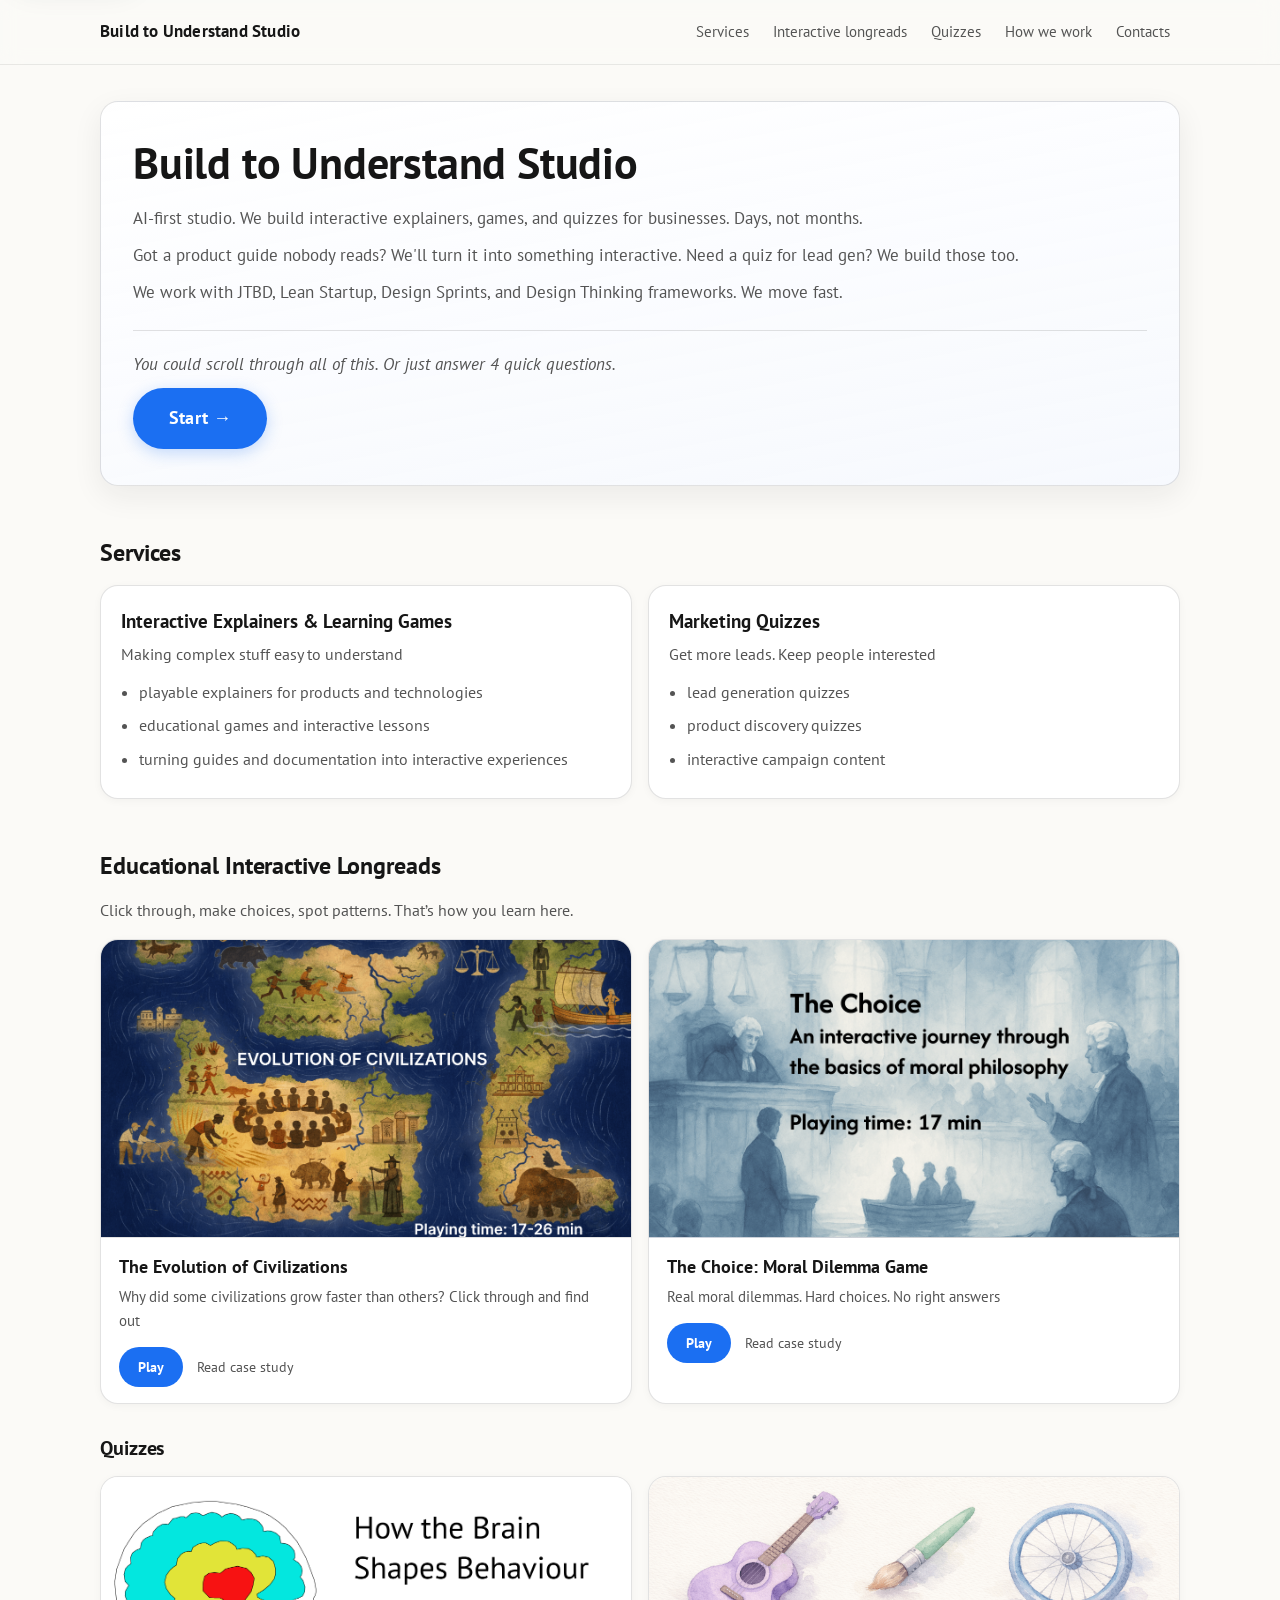
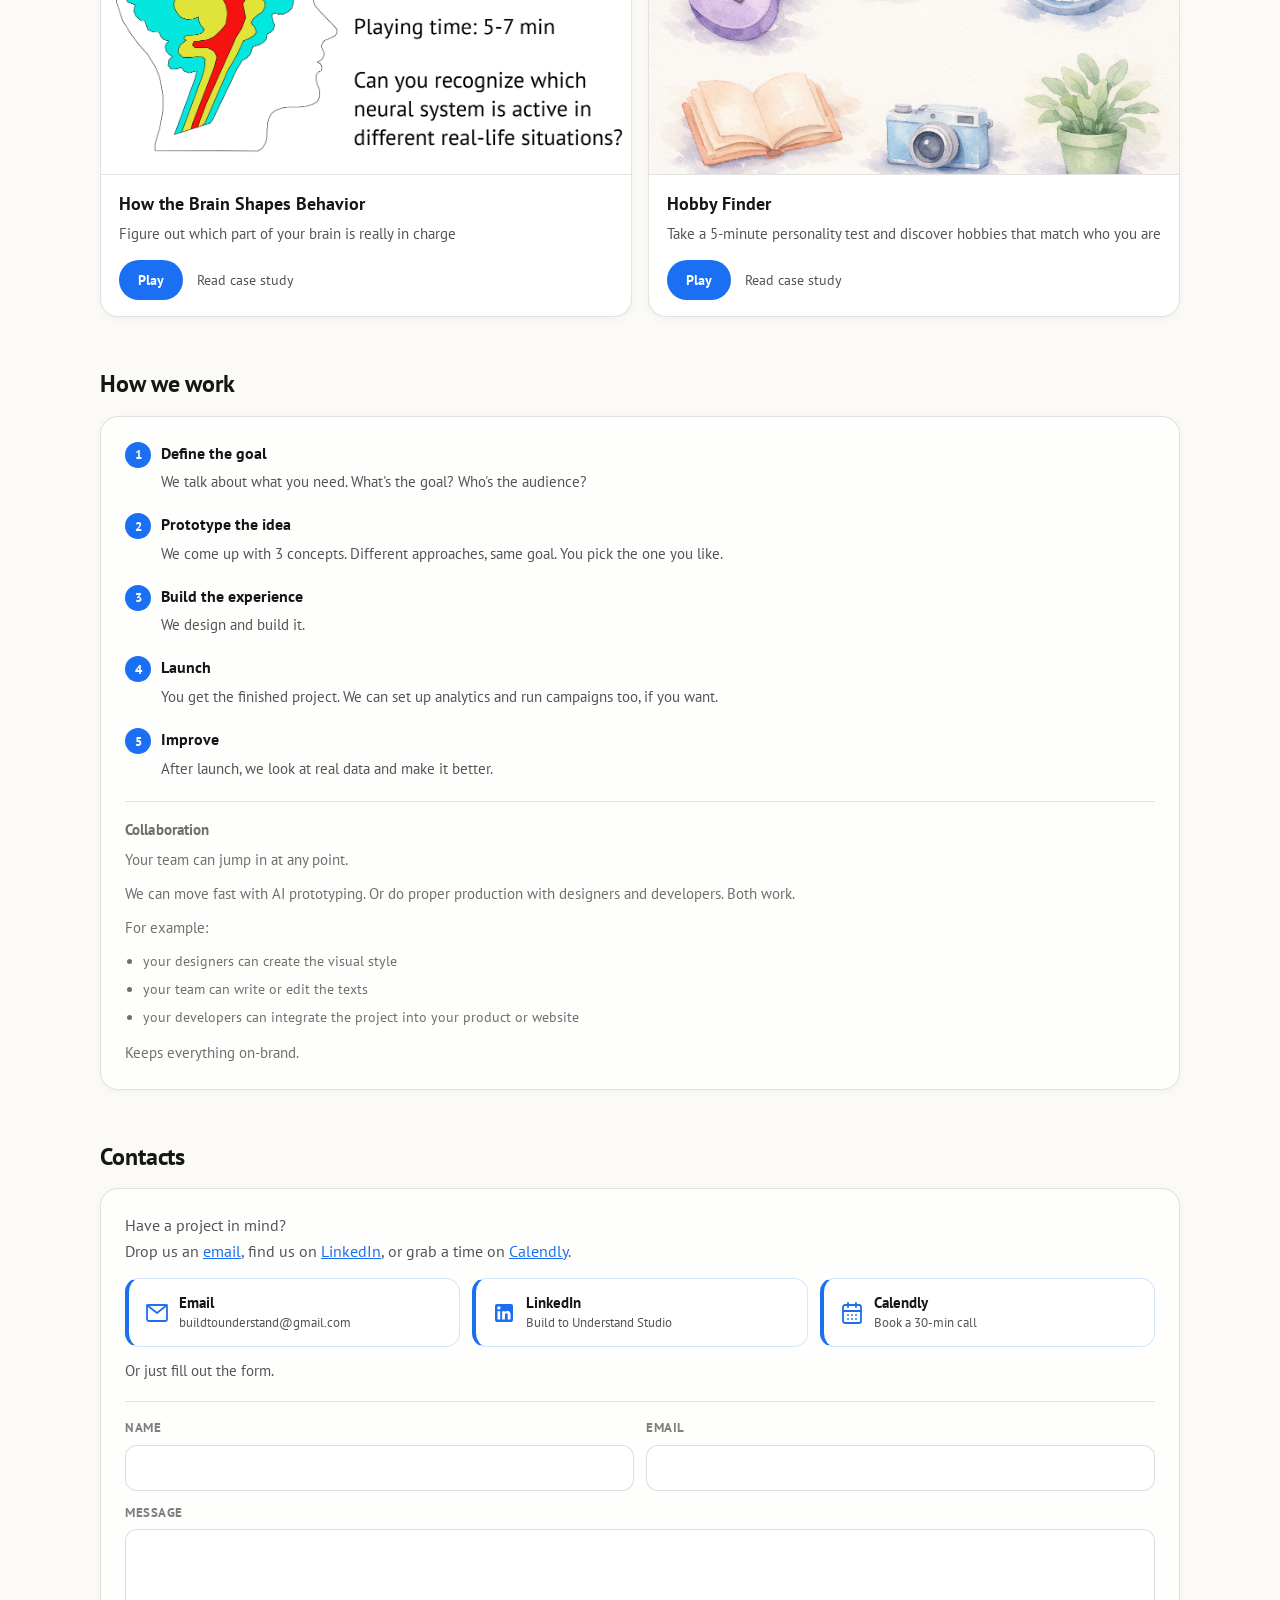
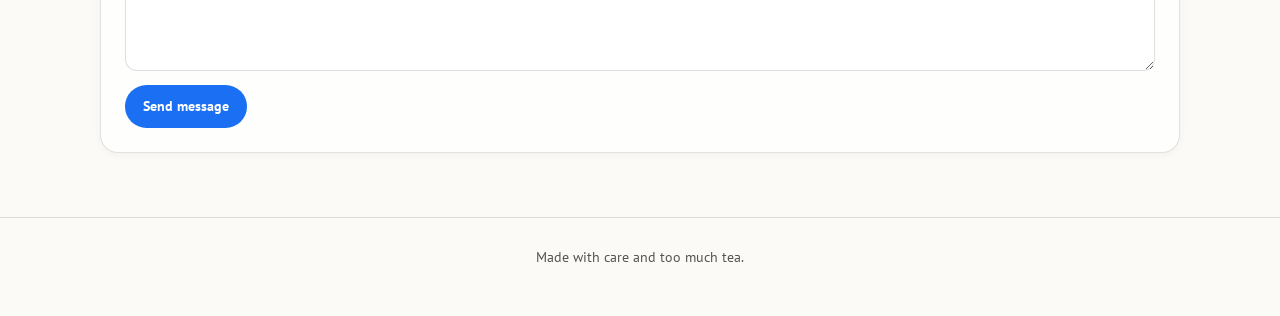
==== index.html @ 1eae70bb "ver2" ====
<!doctype html>
<html lang="en">
  <head>
    <meta charset="utf-8" />
    <meta name="viewport" content="width=device-width, initial-scale=1" />
    <title>Build to Understand Studio | Interactive Explainers, Games & Quizzes</title>
    <meta name="description" content="We build interactive explainers, games, and quizzes for businesses. Fast AI prototyping or full production." />
    <meta name="keywords" content="interactive explainers, learning games, educational games, marketing quizzes, lead generation quiz, product explainer, interactive walkthrough, Design Sprints, JTBD, Lean Startup, interactive content agency" />

    <link rel="canonical" href="https://buildtounderstand.studio/" />

    <meta property="og:type" content="website" />
    <meta property="og:title" content="Build to Understand Studio | Interactive Learning Experiences" />
    <meta property="og:description" content="We build interactive explainers, games, and quizzes for businesses." />
    <meta property="og:url" content="https://buildtounderstand.studio/" />
    <meta property="og:site_name" content="Build to Understand Studio" />
    <meta property="og:image" content="https://buildtounderstand.studio/assets/og-image.png" />
    <meta property="og:image:width" content="1200" />
    <meta property="og:image:height" content="630" />
    <meta property="og:locale" content="en_US" />

    <meta name="twitter:card" content="summary_large_image" />
    <meta name="twitter:title" content="Build to Understand Studio | Interactive Learning Experiences" />
    <meta name="twitter:description" content="Interactive explainers, educational games, and marketing quizzes. Fast AI prototyping or full production." />
    <meta name="twitter:image" content="https://buildtounderstand.studio/assets/og-image.png" />

    <link rel="preconnect" href="https://fonts.googleapis.com" />
    <link rel="preconnect" href="https://fonts.gstatic.com" crossorigin />
    <link href="https://fonts.googleapis.com/css2?family=PT+Sans:ital,wght@0,400;0,700;1,400;1,700&display=swap" rel="stylesheet" />
    <link rel="stylesheet" href="styles.css?v=7" />

    <script type="application/ld+json">
    {
      "@context": "https://schema.org",
      "@graph": [
        {
          "@type": "Organization",
          "name": "Build to Understand Studio",
          "url": "https://buildtounderstand.studio",
          "logo": "https://buildtounderstand.studio/assets/og-image.png",
          "founder": {
            "@type": "Person",
            "name": "Alex Shlykov",
            "url": "https://buildtounderstand.dev"
          },
          "contactPoint": {
            "@type": "ContactPoint",
            "email": "buildtounderstand@gmail.com",
            "contactType": "sales"
          },
          "sameAs": [
            "https://www.linkedin.com/in/aishlykov/",
            "https://buildtounderstand.dev"
          ]
        },
        {
          "@type": "WebSite",
          "name": "Build to Understand Studio",
          "url": "https://buildtounderstand.studio"
        },
        {
          "@type": "ProfessionalService",
          "name": "Build to Understand Studio",
          "description": "AI-first studio building interactive learning experiences, explainers, educational games, and marketing quizzes for businesses.",
          "url": "https://buildtounderstand.studio",
          "priceRange": "$$",
          "areaServed": "Worldwide",
          "serviceType": ["Interactive Explainers", "Educational Games", "Marketing Quizzes", "Lead Generation Quizzes", "Interactive Walkthroughs"],
          "knowsAbout": ["JTBD", "Lean Startup", "Design Sprints", "Design Thinking", "Interactive Content", "Gamification"]
        }
      ]
    }
    </script>
  </head>
  <body>
    <a class="skip-link" href="#content">Skip to content</a>

    <header class="site-header">
      <div class="wrap">
        <div class="topbar" aria-label="Site header">
          <a class="brand" href="./" aria-label="Home">
            <span class="name">Build to Understand Studio</span>
          </a>
          <button class="burger" id="burger" type="button" aria-label="Open menu" aria-expanded="false" aria-controls="nav">
            <span></span><span></span><span></span>
          </button>
          <nav class="nav" id="nav" aria-label="Primary">
            <a href="#services">Services</a>
            <a href="#longreads">Interactive longreads</a>
            <a href="#quizzes">Quizzes</a>
            <a href="#how-i-work">How we work</a>
            <a href="#contacts">Contacts</a>
          </nav>
        </div>
      </div>
    </header>

    <main id="content">
      <div class="wrap">
        <section class="hero" aria-label="About">
          <div class="hero-inner">
            <div class="hero-text">
              <h1>Build to Understand Studio</h1>
              <p>AI-first studio. We build interactive explainers, games, and quizzes for businesses. Days, not months.</p>
              <p>Got a product guide nobody reads? We'll turn it into something interactive. Need a quiz for lead gen? We build those too.</p>
              <p>We work with JTBD, Lean Startup, Design Sprints, and Design Thinking frameworks. We move fast.</p>
              <div class="quiz-cta-block">
                <p class="quiz-cta-label">You could scroll through all of this. Or just answer 4 quick questions.</p>
                <button class="quiz-trigger" id="quiz-open" type="button">Start &rarr;</button>
              </div>
            </div>
          </div>
        </section>

        <section id="services" aria-labelledby="services-title">
          <h2 class="section-title" id="services-title">Services</h2>
          <div class="grid" role="list" aria-label="Services list">
            <a class="card service-card" href="#longreads" role="listitem" aria-label="Go to Interactive Explainers & Learning Games">
              <div class="service-body">
                <h3>Interactive Explainers &amp; Learning Games</h3>
                <p>Making complex stuff easy to understand</p>
                <ul>
                  <li>playable explainers for products and technologies</li>
                  <li>educational games and interactive lessons</li>
                  <li>turning guides and documentation into interactive experiences</li>
                </ul>
              </div>
            </a>

            <a class="card service-card" href="#quizzes" role="listitem" aria-label="Go to Marketing Quizzes">
              <div class="service-body">
                <h3>Marketing Quizzes</h3>
                <p>Get more leads. Keep people interested</p>
                <ul>
                  <li>lead generation quizzes</li>
                  <li>product discovery quizzes</li>
                  <li>interactive campaign content</li>
                </ul>
              </div>
            </a>
          </div>
        </section>

        <section id="projects" aria-labelledby="longreads">
          <h2 class="section-title" id="longreads">Educational Interactive Longreads</h2>
          <p class="section-note">Click through, make choices, spot patterns. That’s how you learn here.</p>

          <div class="grid" role="list">
            <article class="card" role="listitem" aria-label="The Evolution of Civilizations">
              <a href="https://buildtounderstand.dev/theworld/" target="_blank" rel="noopener noreferrer" class="media" aria-label="Play The Evolution of Civilizations">
                <img src="assets/theworld.png" alt="Preview image for The Evolution of Civilizations" loading="lazy" decoding="async" />
              </a>
              <div class="card-body">
                <h3>The Evolution of Civilizations</h3>
                <p>Why did some civilizations grow faster than others? Click through and find out</p>
                <div class="links">
                  <a class="primary-link" href="https://buildtounderstand.dev/theworld/" target="_blank" rel="noopener noreferrer">Play</a>
                  <a class="secondary-link" href="cases/the-evolution-of-civilizations.html">Read case study</a>
                </div>
              </div>
            </article>

            <article class="card" role="listitem" aria-label="The Choice: Moral Dilemma Game">
              <a href="https://thechoice.quest/en" target="_blank" rel="noopener noreferrer" class="media" aria-label="Play The Choice: Moral Dilemma Game (beta)">
                <img src="assets/thechoice.png" alt="Preview image for The Choice: Moral Dilemma Game" loading="lazy" decoding="async" />
              </a>
              <div class="card-body">
                <h3>The Choice: Moral Dilemma Game</h3>
                <p>Real moral dilemmas. Hard choices. No right answers</p>
                <div class="links">
                  <a class="primary-link" href="https://thechoice.quest/en" target="_blank" rel="noopener noreferrer">Play</a>
                  <a class="secondary-link" href="cases/the-choice.html">Read case study</a>
                </div>
              </div>
            </article>
          </div>

          <h3 class="group-title" id="quizzes">Quizzes</h3>
          <div class="grid" role="list">
            <article class="card" role="listitem" aria-label="How the Brain Shapes Behavior">
              <a href="https://buildtounderstand.dev/thebrain/" target="_blank" rel="noopener noreferrer" class="media" aria-label="Play How the Brain Shapes Behavior">
                <img src="assets/thebrain.png" alt="Preview image for How the Brain Shapes Behavior" loading="lazy" decoding="async" />
              </a>
              <div class="card-body">
                <h3>How the Brain Shapes Behavior</h3>
                <p>Figure out which part of your brain is really in charge</p>
                <div class="links">
                  <a class="primary-link" href="https://buildtounderstand.dev/thebrain/" target="_blank" rel="noopener noreferrer">Play</a>
                  <a class="secondary-link" href="cases/how-the-brain-shapes-behavior.html">Read case study</a>
                </div>
              </div>
            </article>

            <article class="card" role="listitem" aria-label="Hobby Finder">
              <a href="https://thefennecbox.com/" target="_blank" rel="noopener noreferrer" class="media" aria-label="Play Hobby Finder">
                <img src="assets/hobby.png" alt="Preview image for Hobby Finder" loading="lazy" decoding="async" />
              </a>
              <div class="card-body">
                <h3>Hobby Finder</h3>
                <p>Take a 5-minute personality test and discover hobbies that match who you are</p>
                <div class="links">
                  <a class="primary-link" href="https://thefennecbox.com/" target="_blank" rel="noopener noreferrer">Play</a>
                  <a class="secondary-link" href="cases/hobby-finder.html">Read case study</a>
                </div>
              </div>
            </article>
          </div>
        </section>

        <section id="how-i-work" aria-labelledby="how-title">
          <h2 class="section-title" id="how-title">How we work</h2>
          <div class="panel">
            <ol class="work-steps">
              <li>
                <strong>Define the goal</strong>
                <p>We talk about what you need. What's the goal? Who's the audience?</p>
              </li>
              <li>
                <strong>Prototype the idea</strong>
                <p>We come up with 3 concepts. Different approaches, same goal. You pick the one you like.</p>
              </li>
              <li>
                <strong>Build the experience</strong>
                <p>We design and build it.</p>
              </li>
              <li>
                <strong>Launch</strong>
                <p>
                  You get the finished project. We can set up analytics and run campaigns too, if you want.
                </p>
              </li>
              <li>
                <strong>Improve</strong>
                <p>After launch, we look at real data and make it better.</p>
              </li>
            </ol>

            <aside class="collab-footnote" aria-label="Collaboration note">
              <h3 class="panel-title">Collaboration</h3>
              <p class="panel-note">Your team can jump in at any point.</p>
              <p class="panel-note">We can move fast with AI prototyping. Or do proper production with designers and developers. Both work.</p>
              <p class="panel-note">For example:</p>
              <ul class="work-collab">
                <li>your designers can create the visual style</li>
                <li>your team can write or edit the texts</li>
                <li>your developers can integrate the project into your product or website</li>
              </ul>
              <p class="panel-note" style="margin-bottom:0">Keeps everything on-brand.</p>
            </aside>
          </div>
        </section>

        <section id="contacts" aria-labelledby="contacts-title">
          <h2 class="section-title" id="contacts-title">Contacts</h2>
          <div class="panel">
            <p class="section-note" style="margin:0">
              Have a project in mind?
              <br />
              Drop us an <a href="mailto:buildtounderstand@gmail.com">email</a>, find us on <a href="https://www.linkedin.com/in/aishlykov/" target="_blank" rel="noopener noreferrer">LinkedIn</a>, or grab a time on <a href="https://calendly.com/buildtounderstand/30min" target="_blank" rel="noopener noreferrer">Calendly</a>.
            </p>
            <div class="contact-links" aria-label="Contact links">
              <a href="mailto:buildtounderstand@gmail.com">
                <svg class="contact-icon" width="24" height="24" viewBox="0 0 24 24" fill="none" stroke="currentColor" stroke-width="1.8" stroke-linecap="round" stroke-linejoin="round"><rect x="2" y="4" width="20" height="16" rx="2"/><path d="m2 4 10 8 10-8"/></svg>
                <span>Email<small>buildtounderstand@gmail.com</small></span>
              </a>
              <a
                href="https://www.linkedin.com/in/aishlykov/"
                target="_blank"
                rel="noopener noreferrer"
              >
                <svg class="contact-icon" width="24" height="24" viewBox="0 0 24 24" fill="currentColor"><path d="M19 3a2 2 0 0 1 2 2v14a2 2 0 0 1-2 2H5a2 2 0 0 1-2-2V5a2 2 0 0 1 2-2h14m-.5 15.5v-5.3a3.26 3.26 0 0 0-3.26-3.26c-.85 0-1.84.52-2.32 1.3v-1.11h-2.79v8.37h2.79v-4.93c0-.77.62-1.4 1.39-1.4a1.4 1.4 0 0 1 1.4 1.4v4.93h2.79M6.88 8.56a1.68 1.68 0 0 0 1.68-1.68c0-.93-.75-1.69-1.68-1.69a1.69 1.69 0 0 0-1.69 1.69c0 .93.76 1.68 1.69 1.68m1.39 9.94v-8.37H5.5v8.37h2.77z"/></svg>
                <span>LinkedIn<small>Build to Understand Studio</small></span>
              </a>
              <a
                href="https://calendly.com/buildtounderstand/30min"
                target="_blank"
                rel="noopener noreferrer"
              >
                <svg class="contact-icon" width="24" height="24" viewBox="0 0 24 24" fill="none" stroke="currentColor" stroke-width="1.8" stroke-linecap="round" stroke-linejoin="round"><rect x="3" y="4" width="18" height="18" rx="2"/><path d="M16 2v4M8 2v4M3 10h18M8 14h.01M12 14h.01M16 14h.01M8 18h.01M12 18h.01M16 18h.01"/></svg>
                <span>Calendly<small>Book a 30‑min call</small></span>
              </a>
            </div>

            <p class="panel-note" style="margin: 12px 0 0">
              Or just fill out the form.
            </p>

            <form
              class="contact-form"
              id="contact-form"
              action="https://formspree.io/f/mnjglpyz"
              method="POST"
              aria-label="Contact form"
            >
              <div class="contact-form-grid">
                <label class="field">
                  <span class="label">Name</span>
                  <input name="name" autocomplete="name" required />
                </label>
                <label class="field">
                  <span class="label">Email</span>
                  <input name="email" type="email" autocomplete="email" required />
                </label>
                <label class="field field-full">
                  <span class="label">Message</span>
                  <textarea name="message" rows="5" required></textarea>
                </label>
              </div>

              <div class="form-actions">
                <button class="cta cta-small" type="submit">Send message</button>
                <p class="form-status" id="contact-form-status" aria-live="polite"></p>
              </div>
            </form>
          </div>
        </section>

      </div>
    </main>

    <footer>
      <div class="wrap">
        <div aria-label="Footer note">Made with care and too much tea.</div>
      </div>
    </footer>

    <div class="quiz-overlay" id="quiz-overlay" aria-hidden="true">
      <div class="quiz-modal" role="dialog" aria-labelledby="quiz-heading">
        <button class="quiz-close" id="quiz-close" type="button" aria-label="Close quiz">&times;</button>
        <div class="quiz-progress"><div class="quiz-progress-bar" id="quiz-bar"></div></div>

        <div class="quiz-step" data-step="0">
          <p class="quiz-step-count">Step 1 of 4</p>
          <h2 id="quiz-heading">What are you trying to achieve?</h2>
          <div class="quiz-options">
            <button data-value="explainer">Explain a complex product simply</button>
            <button data-value="quiz">Generate leads or qualify users</button>
            <button data-value="game">Teach something in an engaging way</button>
            <button data-value="unsure">Not sure yet, help me figure it out</button>
          </div>
        </div>

        <div class="quiz-step" data-step="1" hidden>
          <p class="quiz-step-count">Step 2 of 4</p>
          <h2>How far along are you?</h2>
          <div class="quiz-options">
            <button data-value="existing">We already have content</button>
            <button data-value="idea">We have an idea</button>
            <button data-value="scratch">Starting from scratch</button>
            <button data-value="data">We have data or research</button>
          </div>
        </div>

        <div class="quiz-step" data-step="2" hidden>
          <p class="quiz-step-count">Step 3 of 4</p>
          <h2>Who is this for?</h2>
          <div class="quiz-options">
            <button data-value="b2b">People visiting our website</button>
            <button data-value="b2c">A broad audience</button>
            <button data-value="edu">Students or learners</button>
            <button data-value="internal">Our internal team</button>
          </div>
        </div>

        <div class="quiz-step" data-step="3" hidden>
          <p class="quiz-step-count">Step 4 of 4</p>
          <h2>What matters most right now?</h2>
          <div class="quiz-options">
            <button data-value="speed">Launch fast</button>
            <button data-value="quality">Make it look amazing</button>
            <button data-value="engagement">Keep people engaged</button>
            <button data-value="conversions">Drive conversions</button>
          </div>
        </div>

        <div class="quiz-step quiz-result" data-step="result" hidden>
          <div class="quiz-result-icon" aria-hidden="true">&#10003;</div>
          <h2 id="quiz-result-title"></h2>
          <p id="quiz-result-text"></p>
          <p class="quiz-result-hook">See the difference? You just experienced it.</p>
          <a class="cta" id="quiz-result-cta" href="#">See examples &rarr;</a>

          <div class="quiz-email-block">
            <p class="quiz-email-label">Want us to reach out? Leave your email.</p>
            <form class="quiz-email-form" id="quiz-email-form" action="https://formspree.io/f/mnjglpyz" method="POST">
              <input type="hidden" name="name" value="" />
              <input type="hidden" name="message" value="[quiz lead]" />
              <div class="quiz-email-row">
                <input type="email" name="email" placeholder="your@email.com" required />
                <button type="submit">Send</button>
              </div>
            </form>
            <p class="quiz-email-status" id="quiz-email-status" aria-live="polite"></p>
          </div>
        </div>
      </div>
    </div>

    <script src="script.js?v=6" defer></script>
  </body>
</html>
---- styles.css ----
:root{
  --bg: #fbfaf7;
  --surface: #ffffff;
  --text: #161616;
  --muted: #545454;
  --border: rgba(22,22,22,.12);
  --shadow: 0 10px 30px rgba(22,22,22,.07);
  --accent: #1b6ff2;
  --accent-soft: rgba(27,111,242,.12);
  --radius: 18px;
  --radius-sm: 14px;
  --max: 1080px;
}

*{ box-sizing: border-box; }
html{
  color-scheme: light;
  scroll-behavior: smooth;
}
body{
  margin: 0;
  background: var(--bg);
  color: var(--text);
  font-family: "PT Sans", sans-serif;
  line-height: 1.6;
  -webkit-font-smoothing: antialiased;
  text-rendering: optimizeLegibility;
}
img{ max-width: 100%; height: auto; display: block; }
a{ color: var(--accent); }
a:hover{ color: #1459c7; }

.skip-link{
  position: absolute;
  top: 10px;
  left: 10px;
  padding: 10px 12px;
  border-radius: 999px;
  background: var(--surface);
  border: 1px solid var(--border);
  box-shadow: var(--shadow);
  transform: translateY(-160%);
  transition: transform .16s ease;
  z-index: 100;
}
.skip-link:focus{ transform: translateY(0); }

.wrap{
  width: min(var(--max), calc(100% - 2 * 24px));
  margin: 0 auto;
}

/* ── Header ── */

header.site-header{
  position: sticky;
  top: 0;
  z-index: 50;
  padding: 14px 0;
  background: rgba(251,250,247,.82);
  backdrop-filter: blur(10px);
  -webkit-backdrop-filter: blur(10px);
  border-bottom: 1px solid rgba(22,22,22,.08);
}
.topbar{
  display: flex;
  align-items: center;
  justify-content: space-between;
  gap: 16px;
}
.brand{
  display: inline-flex;
  align-items: baseline;
  gap: 10px;
  text-decoration: none;
  color: inherit;
  flex-shrink: 0;
}
.brand .name{
  font-weight: 700;
  letter-spacing: .2px;
  font-size: 17px;
}
.nav{
  display: flex;
  flex-wrap: wrap;
  gap: 4px;
  justify-content: flex-end;
}
.nav a{
  color: var(--muted);
  text-decoration: none;
  padding: 6px 10px;
  border-radius: 999px;
  font-size: 15px;
  transition: background .12s ease, color .12s ease;
}
.nav a:hover{ background: rgba(0,0,0,.04); color: var(--text); }
.nav a:focus-visible{
  outline: 3px solid var(--accent-soft);
  outline-offset: 2px;
}

/* ── Burger ── */

.burger{
  display: none;
  flex-direction: column;
  justify-content: center;
  gap: 5px;
  width: 40px;
  height: 40px;
  padding: 8px;
  background: none;
  border: none;
  border-radius: 8px;
  cursor: pointer;
  flex-shrink: 0;
  -webkit-appearance: none;
  appearance: none;
  transition: background .12s ease;
}
.burger:hover{ background: rgba(0,0,0,.04); }
.burger span{
  display: block;
  width: 100%;
  height: 2px;
  background: var(--text);
  border-radius: 2px;
  transition: transform .25s ease, opacity .2s ease;
}
.burger[aria-expanded="true"] span:nth-child(1){
  transform: translateY(7px) rotate(45deg);
}
.burger[aria-expanded="true"] span:nth-child(2){
  opacity: 0;
}
.burger[aria-expanded="true"] span:nth-child(3){
  transform: translateY(-7px) rotate(-45deg);
}

/* ── Main ── */

main{
  padding: 18px 0 64px;
}

/* ── Hero ── */

.hero{
  margin-top: 18px;
  padding: 36px 32px;
  border-radius: var(--radius);
  background: linear-gradient(170deg, rgba(255,255,255,.95), rgba(245,248,255,.85));
  border: 1px solid var(--border);
  box-shadow: var(--shadow);
}
.hero-inner{
  display: block;
}
.hero-text{
  min-width: 0;
}
.hero h1{
  margin: 0 0 16px 0;
  font-size: clamp(28px, 4.5vw, 44px);
  font-weight: 700;
  line-height: 1.15;
  letter-spacing: -.2px;
}
.hero p{
  margin: 0 0 10px;
  color: var(--muted);
  font-size: 17px;
  line-height: 1.6;
}
.hero p:last-child{
  margin-bottom: 0;
}
.hero p a{
  text-decoration: none;
  font-weight: 700;
}
.hero p a:hover{
  text-decoration: underline;
}

/* ── Sections ── */

section{
  margin-top: 48px;
}
.section-title{
  margin: 0 0 12px;
  font-size: 24px;
  font-weight: 700;
  letter-spacing: -.1px;
  scroll-margin-top: 90px;
}
section[id]{
  scroll-margin-top: 90px;
}
.section-note{
  margin: 0 0 16px;
  color: var(--muted);
  font-size: 16px;
}

.group-title{
  margin: 28px 0 12px;
  font-size: 20px;
  font-weight: 700;
  color: var(--text);
  letter-spacing: -.1px;
  scroll-margin-top: 90px;
}

/* ── Grid & Cards ── */

.grid{
  display: grid;
  grid-template-columns: repeat(2, 1fr);
  gap: 16px;
}
.card{
  background: var(--surface);
  border: 1px solid var(--border);
  border-radius: var(--radius);
  overflow: hidden;
  box-shadow: 0 2px 8px rgba(22,22,22,.04);
  transition: transform .18s ease, box-shadow .18s ease, border-color .18s ease;
}
.card:hover{
  transform: translateY(-3px);
  box-shadow: 0 16px 42px rgba(22,22,22,.09);
  border-color: rgba(22,22,22,.18);
}
.card:focus-within{
  outline: 3px solid var(--accent-soft);
  outline-offset: 2px;
}

.service-card{
  display: block;
  text-decoration: none;
  color: inherit;
}
.service-body{
  padding: 20px 20px 18px;
}
.service-card h3{
  margin: 0 0 6px;
  font-size: 19px;
}
.service-card p{
  margin: 0 0 12px;
  color: var(--muted);
}
.service-card ul{
  margin: 0;
  padding-left: 18px;
  color: var(--muted);
}
.service-card li{ margin: 8px 0; }

.media{
  display: grid;
  place-items: center;
  text-decoration: none;
  color: inherit;
  overflow: hidden;
  aspect-ratio: 16 / 9;
  background:
    radial-gradient(1200px 400px at 15% 15%, rgba(27,111,242,.10), transparent 60%),
    radial-gradient(900px 350px at 90% 40%, rgba(255,167,38,.12), transparent 58%),
    linear-gradient(180deg, rgba(0,0,0,.03), rgba(0,0,0,.01));
  border-bottom: 1px solid var(--border);
}
.media img{
  width: 100%;
  height: 100%;
  object-fit: cover;
  object-position: center;
  display: block;
  transition: transform .3s ease;
}
.card:hover .media img{
  transform: scale(1.03);
}
.media:focus-visible{
  outline: 3px solid var(--accent-soft);
  outline-offset: 2px;
}
.media span{
  font-size: 14px;
  color: rgba(22,22,22,.62);
  background: rgba(255,255,255,.72);
  border: 1px dashed rgba(22,22,22,.20);
  padding: 10px 12px;
  border-radius: 999px;
}

.card-body{
  padding: 18px 18px 16px;
}
.card-body h3{
  margin: 0 0 6px;
  font-size: 18px;
  line-height: 1.25;
}
.card-body p{
  margin: 0 0 14px;
  color: var(--muted);
  font-size: 15px;
}

.links{
  display: flex;
  align-items: center;
  gap: 12px;
  flex-wrap: wrap;
}
.primary-link{
  display: inline-flex;
  align-items: center;
  gap: 6px;
  text-decoration: none;
  color: #fff;
  background: var(--accent);
  padding: 8px 18px;
  border-radius: 999px;
  font-weight: 700;
  font-size: 14px;
  border: 1px solid rgba(27,111,242,.35);
  transition: background .12s ease, box-shadow .12s ease;
}
.primary-link:hover{
  background: #1459c7;
  color: #fff;
  box-shadow: 0 4px 14px rgba(27,111,242,.25);
}
.secondary-link{
  text-decoration: none;
  color: var(--muted);
  font-size: 14px;
  padding: 6px 2px;
  border-radius: 10px;
  transition: color .12s ease;
}
.secondary-link:hover{ color: var(--text); text-decoration: underline; }
.secondary-link:focus-visible,
.primary-link:focus-visible{
  outline: 3px solid var(--accent-soft);
  outline-offset: 2px;
}

/* ── Panels ── */

.panel{
  padding: 24px;
  background: rgba(255,255,255,.78);
  border: 1px solid var(--border);
  border-radius: var(--radius);
  box-shadow: 0 2px 8px rgba(22,22,22,.04);
}

/* ── How we work ── */

.work-steps{
  margin: 0;
  padding: 0;
  list-style: none;
  counter-reset: step;
}
.work-steps li{
  counter-increment: step;
  margin: 0 0 18px;
  padding-left: 36px;
  position: relative;
}
.work-steps li:last-child{ margin-bottom: 0; }
.work-steps li::before{
  content: counter(step);
  position: absolute;
  left: 0;
  top: 1px;
  width: 26px;
  height: 26px;
  border-radius: 50%;
  background: var(--accent);
  color: #fff;
  font-weight: 700;
  font-size: 13px;
  display: grid;
  place-items: center;
  line-height: 1;
}
.work-steps strong{
  color: var(--text);
  font-size: 16px;
}
.work-steps p{
  margin: 4px 0 0;
  color: var(--muted);
  font-size: 15px;
}

.panel-title{
  margin: 18px 0 6px;
  font-size: 16px;
  font-weight: 700;
  letter-spacing: .1px;
}
.panel-note{
  margin: 0 0 10px;
  color: var(--muted);
  font-size: 15px;
}

.collab-footnote{
  margin-top: 20px;
  padding-top: 16px;
  border-top: 1px solid var(--border);
  font-size: 14px;
  color: rgba(22,22,22,.62);
}
.collab-footnote .panel-title{
  margin-top: 0;
  font-size: 15px;
}
.collab-footnote .panel-note,
.collab-footnote .work-collab{
  color: inherit;
}
.collab-footnote .work-collab li{ margin: 6px 0; }
.work-collab{
  margin: 0 0 12px;
  padding-left: 18px;
  color: var(--muted);
}
.work-collab li{ margin: 8px 0; }

/* ── Contacts ── */

.contact-links{
  display: grid;
  grid-template-columns: repeat(3, 1fr);
  gap: 12px;
  margin-top: 14px;
}
.contact-links a{
  display: grid;
  grid-template-columns: 24px 1fr;
  grid-template-rows: auto auto;
  column-gap: 10px;
  row-gap: 2px;
  align-items: center;
  padding: 14px 16px;
  border-radius: var(--radius-sm);
  border: 1px solid rgba(27,111,242,.18);
  border-left: 4px solid var(--accent);
  background: rgba(255,255,255,.92);
  text-decoration: none;
  color: var(--text);
  font-weight: 700;
  font-size: 15px;
  line-height: 1.3;
  transition: background .15s ease, border-color .15s ease, box-shadow .15s ease, transform .15s ease;
}
.contact-icon{
  grid-column: 1;
  grid-row: 1 / -1;
  width: 24px;
  height: 24px;
  color: var(--accent);
  align-self: center;
}
.contact-links a:hover{
  background: #fff;
  border-color: rgba(27,111,242,.32);
  box-shadow: 0 8px 22px rgba(22,22,22,.07);
  transform: translateY(-1px);
}
.contact-links a:focus-visible{
  outline: 3px solid var(--accent-soft);
  outline-offset: 2px;
}
.contact-links a span{
  display: contents;
}
.contact-links a small{
  grid-column: 2;
  color: var(--muted);
  font-weight: 400;
  font-size: 13px;
  white-space: nowrap;
  overflow: hidden;
  text-overflow: ellipsis;
}

/* ── Contact form ── */

.contact-form{
  margin-top: 18px;
  padding-top: 16px;
  border-top: 1px solid var(--border);
}
.contact-form-grid{
  display: grid;
  grid-template-columns: 1fr 1fr;
  gap: 12px;
}
.field{
  display: grid;
  gap: 6px;
}
.field-full{ grid-column: 1 / -1; }
.label{
  font-size: 13px;
  font-weight: 700;
  color: rgba(22,22,22,.55);
  text-transform: uppercase;
  letter-spacing: .5px;
}
.contact-form input,
.contact-form textarea{
  width: 100%;
  font: inherit;
  font-size: 15px;
  color: var(--text);
  background: #fff;
  border: 1px solid rgba(22,22,22,.14);
  border-radius: 12px;
  padding: 10px 14px;
  transition: border-color .12s ease, box-shadow .12s ease;
}
.contact-form input:hover,
.contact-form textarea:hover{
  border-color: rgba(22,22,22,.22);
}
.contact-form textarea{ resize: vertical; min-height: 120px; }
.contact-form input:focus-visible,
.contact-form textarea:focus-visible{
  outline: none;
  border-color: var(--accent);
  box-shadow: 0 0 0 3px var(--accent-soft);
}
.form-actions{
  margin-top: 14px;
  display: flex;
  align-items: center;
  gap: 14px;
  flex-wrap: wrap;
}
.cta{
  display: inline-flex;
  align-items: center;
  gap: 10px;
  text-decoration: none;
  color: white;
  background: var(--accent);
  padding: 10px 20px;
  border-radius: 999px;
  font: inherit;
  font-weight: 700;
  font-size: 15px;
  border: none;
  cursor: pointer;
  transition: background .12s ease, box-shadow .12s ease;
}
.cta:hover{
  background: #1459c7;
  color: #fff;
  box-shadow: 0 4px 14px rgba(27,111,242,.25);
}
.cta:focus-visible{
  outline: 3px solid var(--accent-soft);
  outline-offset: 2px;
}
.cta:disabled{
  opacity: .6;
  cursor: not-allowed;
}
.cta-small{
  padding: 10px 18px;
  font-size: 14px;
}
.form-status{
  margin: 0;
  font-size: 13px;
  color: rgba(22,22,22,.62);
}
.form-status a{ color: var(--accent); }

/* ── Footer ── */

footer{
  padding: 28px 0 calc(48px + env(safe-area-inset-bottom, 0px));
  color: var(--muted);
  font-size: 14px;
  border-top: 1px solid var(--border);
  text-align: center;
}

/* ── Case studies ── */

.case-hero{
  margin-top: 18px;
  padding: 22px;
  border-radius: var(--radius);
  background: rgba(255,255,255,.78);
  border: 1px solid var(--border);
  box-shadow: var(--shadow);
}
.breadcrumb{
  display: inline-flex;
  align-items: center;
  gap: 8px;
  text-decoration: none;
  color: var(--muted);
  padding: 6px 10px;
  border-radius: 999px;
  border: 1px solid transparent;
}
.breadcrumb:hover{
  background: rgba(0,0,0,.04);
  color: var(--text);
}
.breadcrumb:focus-visible{
  outline: 3px solid var(--accent-soft);
  outline-offset: 2px;
}
.case-hero h1{
  margin: 10px 0 6px;
  font-size: clamp(26px, 4.2vw, 40px);
  line-height: 1.12;
}
.subtitle{
  margin: 0;
  color: var(--muted);
  max-width: 75ch;
}

.case-body{
  margin-top: 16px;
}
.case-body h2{
  margin: 0 0 10px;
  font-size: 18px;
  letter-spacing: .2px;
}
.case-body p{
  margin: 0 0 12px;
  color: var(--muted);
  max-width: 80ch;
}
.case-body ul{
  margin: 0;
  padding-left: 18px;
  color: var(--muted);
}
.case-body li{ margin: 8px 0; }
.case-placeholder{
  margin-top: 14px;
  border-radius: var(--radius);
  border: 1px dashed rgba(22,22,22,.25);
  background:
    radial-gradient(900px 300px at 25% 35%, rgba(27,111,242,.10), transparent 60%),
    radial-gradient(700px 280px at 75% 65%, rgba(255,167,38,.11), transparent 58%),
    rgba(255,255,255,.6);
  aspect-ratio: 16 / 8;
  display: grid;
  place-items: center;
  padding: 18px;
  text-align: center;
}
.case-placeholder strong{
  font-size: 14px;
  color: rgba(22,22,22,.70);
  display: block;
}
.case-placeholder span{
  font-size: 13px;
  color: rgba(22,22,22,.55);
}

.case-image {
  margin: 28px 0;
}
.case-image img {
  width: 100%;
  border-radius: 8px;
}
.case-image figcaption {
  margin-top: 8px;
  font-size: 14px;
  color: #666;
}
.case-testimonials {
  margin-top: 40px;
}
.case-testimonials__head {
  display: flex;
  align-items: flex-end;
  justify-content: space-between;
  gap: 16px;
  margin-bottom: 18px;
}
.case-testimonials__head h2 {
  margin-bottom: 6px;
}
.case-testimonials__intro {
  margin: 0;
  color: var(--txt-soft, #6b6b6b);
}
.case-testimonials__controls {
  display: flex;
  gap: 10px;
  flex-shrink: 0;
}
.case-testimonials__button {
  appearance: none;
  border: 1px solid rgba(0, 0, 0, 0.08);
  background: #fff;
  color: inherit;
  width: 42px;
  height: 42px;
  border-radius: 999px;
  cursor: pointer;
  font: inherit;
  font-size: 18px;
  line-height: 1;
  transition: transform 0.15s ease, box-shadow 0.15s ease, border-color 0.15s ease;
  box-shadow: 0 6px 18px rgba(0, 0, 0, 0.06);
}
.case-testimonials__button:hover {
  transform: translateY(-1px);
  border-color: rgba(0, 0, 0, 0.14);
  box-shadow: 0 10px 24px rgba(0, 0, 0, 0.08);
}
.case-testimonials__button:active {
  transform: translateY(0);
}
.case-testimonials__viewport {
  display: grid;
  grid-auto-flow: column;
  grid-auto-columns: minmax(280px, 420px);
  gap: 18px;
  overflow-x: auto;
  padding-bottom: 6px;
  scroll-snap-type: x mandatory;
  scroll-behavior: smooth;
  -webkit-overflow-scrolling: touch;
  scrollbar-width: thin;
}
.case-testimonials__viewport::-webkit-scrollbar {
  height: 10px;
}
.case-testimonials__viewport::-webkit-scrollbar-thumb {
  background: rgba(0, 0, 0, 0.14);
  border-radius: 999px;
}
.case-testimonial {
  scroll-snap-align: start;
  background: #fff;
  border-radius: 18px;
  overflow: hidden;
  border: 1px solid rgba(0, 0, 0, 0.06);
  box-shadow: 0 14px 34px rgba(0, 0, 0, 0.08);
}
.case-testimonial img {
  display: block;
  width: 100%;
  height: auto;
}

/* ── Responsive ── */

@media (max-width: 860px){
  .grid{ grid-template-columns: 1fr; }
}
@media (max-width: 680px){
  .burger{ display: flex; }

  .topbar{
    flex-wrap: wrap;
  }

  .nav{
    display: none;
    flex-direction: column;
    width: 100%;
    gap: 2px;
    padding-top: 8px;
    border-top: 1px solid var(--border);
    margin-top: 8px;
  }
  .nav.is-open{ display: flex; }
  .nav a{
    padding: 10px 12px;
    font-size: 16px;
    border-radius: 10px;
  }
  .nav a:hover{ background: rgba(0,0,0,.04); }

  .contact-links{ grid-template-columns: 1fr; }
  .contact-form-grid{ grid-template-columns: 1fr; }
  .field-full{ grid-column: 1; }

  .panel{ padding: 18px 16px; }

  .contact-form input,
  .contact-form textarea{
    font-size: 16px;
  }

  .quiz-modal{
    padding: 24px 20px 22px;
    max-height: calc(100dvh - 40px);
    overflow-y: auto;
    -webkit-overflow-scrolling: touch;
  }
  .quiz-overlay{ padding: 12px; }
  .quiz-options button{ padding: 12px 14px; font-size: 15px; }

  .quiz-trigger{
    width: 100%;
    justify-content: center;
    padding: 14px 24px;
    font-size: 17px;
  }
  .quiz-cta-hint{
    display: block;
    margin: 8px 0 0;
  }
}
@media (max-width: 520px){
  .hero{ padding: 22px 16px; }
  .hero h1{ font-size: 26px; }
  .hero p{ font-size: 15px; }
  .card-body{ padding: 14px 14px 12px; }
  .section-title{ font-size: 20px; }

  .quiz-step h2{ font-size: 18px; }
  .quiz-result h2{ font-size: 19px; }
  .quiz-result-icon{ width: 44px; height: 44px; font-size: 22px; }
}

@media (max-width: 700px) {
  .case-testimonials__head {
    align-items: flex-start;
    flex-direction: column;
  }
  .case-testimonials__controls {
    align-self: flex-start;
  }
  .case-testimonials__viewport {
    grid-auto-columns: 88%;
  }
}

/* ── Quiz CTA block ── */

.quiz-cta-block{
  margin-top: 24px;
  padding-top: 20px;
  border-top: 1px solid var(--border);
}
.quiz-cta-label{
  margin: 0 0 12px;
  font-size: 15px;
  color: var(--muted);
  font-style: italic;
}
.quiz-cta-hint{
  display: inline-block;
  margin-left: 12px;
  font-size: 13px;
  color: var(--muted);
  vertical-align: middle;
}
.quiz-trigger{
  display: inline-flex;
  align-items: center;
  gap: 10px;
  padding: 16px 36px;
  font: inherit;
  font-size: 18px;
  font-weight: 700;
  letter-spacing: .2px;
  color: #fff !important;
  background: var(--accent) !important;
  border: none !important;
  border-radius: 999px;
  cursor: pointer;
  box-shadow: 0 4px 16px rgba(27,111,242,.25);
  transition: background .15s ease, box-shadow .15s ease, transform .15s ease;
}
.quiz-trigger:hover{
  background: #1459c7 !important;
  box-shadow: 0 8px 28px rgba(27,111,242,.35);
  transform: translateY(-2px);
}
.quiz-trigger:active{
  transform: translateY(0);
}
.quiz-trigger:focus-visible{
  outline: 3px solid var(--accent-soft);
  outline-offset: 2px;
}

/* ── Quiz overlay & modal ── */

.quiz-overlay{
  position: fixed;
  inset: 0;
  z-index: 200;
  display: grid;
  place-items: center;
  background: rgba(0,0,0,.45);
  backdrop-filter: blur(6px);
  -webkit-backdrop-filter: blur(6px);
  opacity: 0;
  visibility: hidden;
  transition: opacity .25s ease, visibility .25s ease;
  padding: 20px;
}
.quiz-overlay.is-open{
  opacity: 1;
  visibility: visible;
}

.quiz-modal{
  position: relative;
  width: min(520px, 100%);
  background: var(--surface);
  border-radius: var(--radius);
  box-shadow: 0 24px 64px rgba(0,0,0,.18);
  padding: 32px 28px 28px;
  transform: translateY(16px) scale(.97);
  transition: transform .25s ease;
}
.quiz-overlay.is-open .quiz-modal{
  transform: translateY(0) scale(1);
}

.quiz-close{
  position: absolute;
  top: 12px;
  right: 14px;
  width: 36px;
  height: 36px;
  display: grid;
  place-items: center;
  font-size: 22px;
  line-height: 1;
  color: var(--muted);
  background: none;
  border: none;
  border-radius: 50%;
  cursor: pointer;
  transition: background .12s ease, color .12s ease;
}
.quiz-close:hover{
  background: rgba(0,0,0,.06);
  color: var(--text);
}

/* Progress bar */

.quiz-progress{
  height: 4px;
  background: rgba(0,0,0,.06);
  border-radius: 999px;
  margin-bottom: 24px;
  overflow: hidden;
}
.quiz-progress-bar{
  height: 100%;
  width: 0%;
  background: var(--accent);
  border-radius: 999px;
  transition: width .35s ease;
}

/* Steps */

.quiz-step-count{
  margin: 0 0 6px;
  font-size: 13px;
  color: var(--muted);
  letter-spacing: .3px;
}
.quiz-step h2{
  margin: 0 0 18px;
  font-size: 20px;
  font-weight: 700;
  line-height: 1.3;
}
.quiz-step[hidden]{ display: none; }

.quiz-options{
  display: flex;
  flex-direction: column;
  gap: 10px;
}
.quiz-options button{
  display: block;
  width: 100%;
  text-align: left;
  padding: 14px 16px;
  font: inherit;
  font-size: 15px;
  color: var(--text);
  background: var(--bg);
  border: 1px solid var(--border);
  border-radius: var(--radius-sm);
  cursor: pointer;
  transition: background .12s ease, border-color .12s ease, box-shadow .12s ease, transform .12s ease;
}
.quiz-options button:hover{
  background: #fff;
  border-color: rgba(27,111,242,.3);
  box-shadow: 0 4px 14px rgba(27,111,242,.1);
  transform: translateY(-1px);
}
.quiz-options button:active{
  transform: scale(.98);
  background: #fff;
  border-color: var(--accent);
}
.quiz-options button:focus-visible{
  outline: 3px solid var(--accent-soft);
  outline-offset: 2px;
}

/* Result */

.quiz-result{
  text-align: center;
}
.quiz-result-icon{
  width: 56px;
  height: 56px;
  margin: 0 auto 16px;
  display: grid;
  place-items: center;
  border-radius: 50%;
  background: rgba(27,111,242,.1);
  color: var(--accent);
  font-size: 28px;
  font-weight: 700;
}
.quiz-result h2{
  font-size: 22px;
}
.quiz-result p{
  color: var(--muted);
  font-size: 16px;
  margin: 0 0 20px;
  line-height: 1.6;
}
.quiz-result-hook{
  font-size: 14px;
  font-style: italic;
  color: var(--muted);
  margin: 0 0 20px;
  line-height: 1.5;
}
.quiz-result .cta{
  margin-top: 0;
}

/* Quiz email opt-in */

.quiz-email-block{
  margin-top: 24px;
  padding-top: 20px;
  border-top: 1px solid var(--border);
}
.quiz-email-label{
  font-size: 14px;
  color: var(--muted);
  margin: 0 0 10px;
}
.quiz-email-row{
  display: flex;
  gap: 8px;
  max-width: 360px;
  margin: 0 auto;
}
.quiz-email-row input[type="email"]{
  flex: 1;
  min-width: 0;
  padding: 10px 14px;
  font: inherit;
  font-size: 15px;
  color: var(--text);
  background: var(--bg);
  border: 1px solid var(--border);
  border-radius: var(--radius-sm);
  transition: border-color .15s ease;
}
.quiz-email-row input[type="email"]:focus{
  outline: none;
  border-color: var(--accent);
  box-shadow: 0 0 0 3px var(--accent-soft);
}
.quiz-email-row button{
  padding: 10px 20px;
  font: inherit;
  font-size: 15px;
  font-weight: 600;
  color: #fff;
  background: var(--accent);
  border: none;
  border-radius: var(--radius-sm);
  cursor: pointer;
  white-space: nowrap;
  transition: background .15s ease;
}
.quiz-email-row button:hover{
  background: var(--accent-hover, #155cc2);
}
.quiz-email-row button:disabled{
  opacity: .6;
  cursor: default;
}
.quiz-email-status{
  font-size: 13px;
  margin: 8px 0 0;
  min-height: 1.3em;
  color: var(--muted);
}
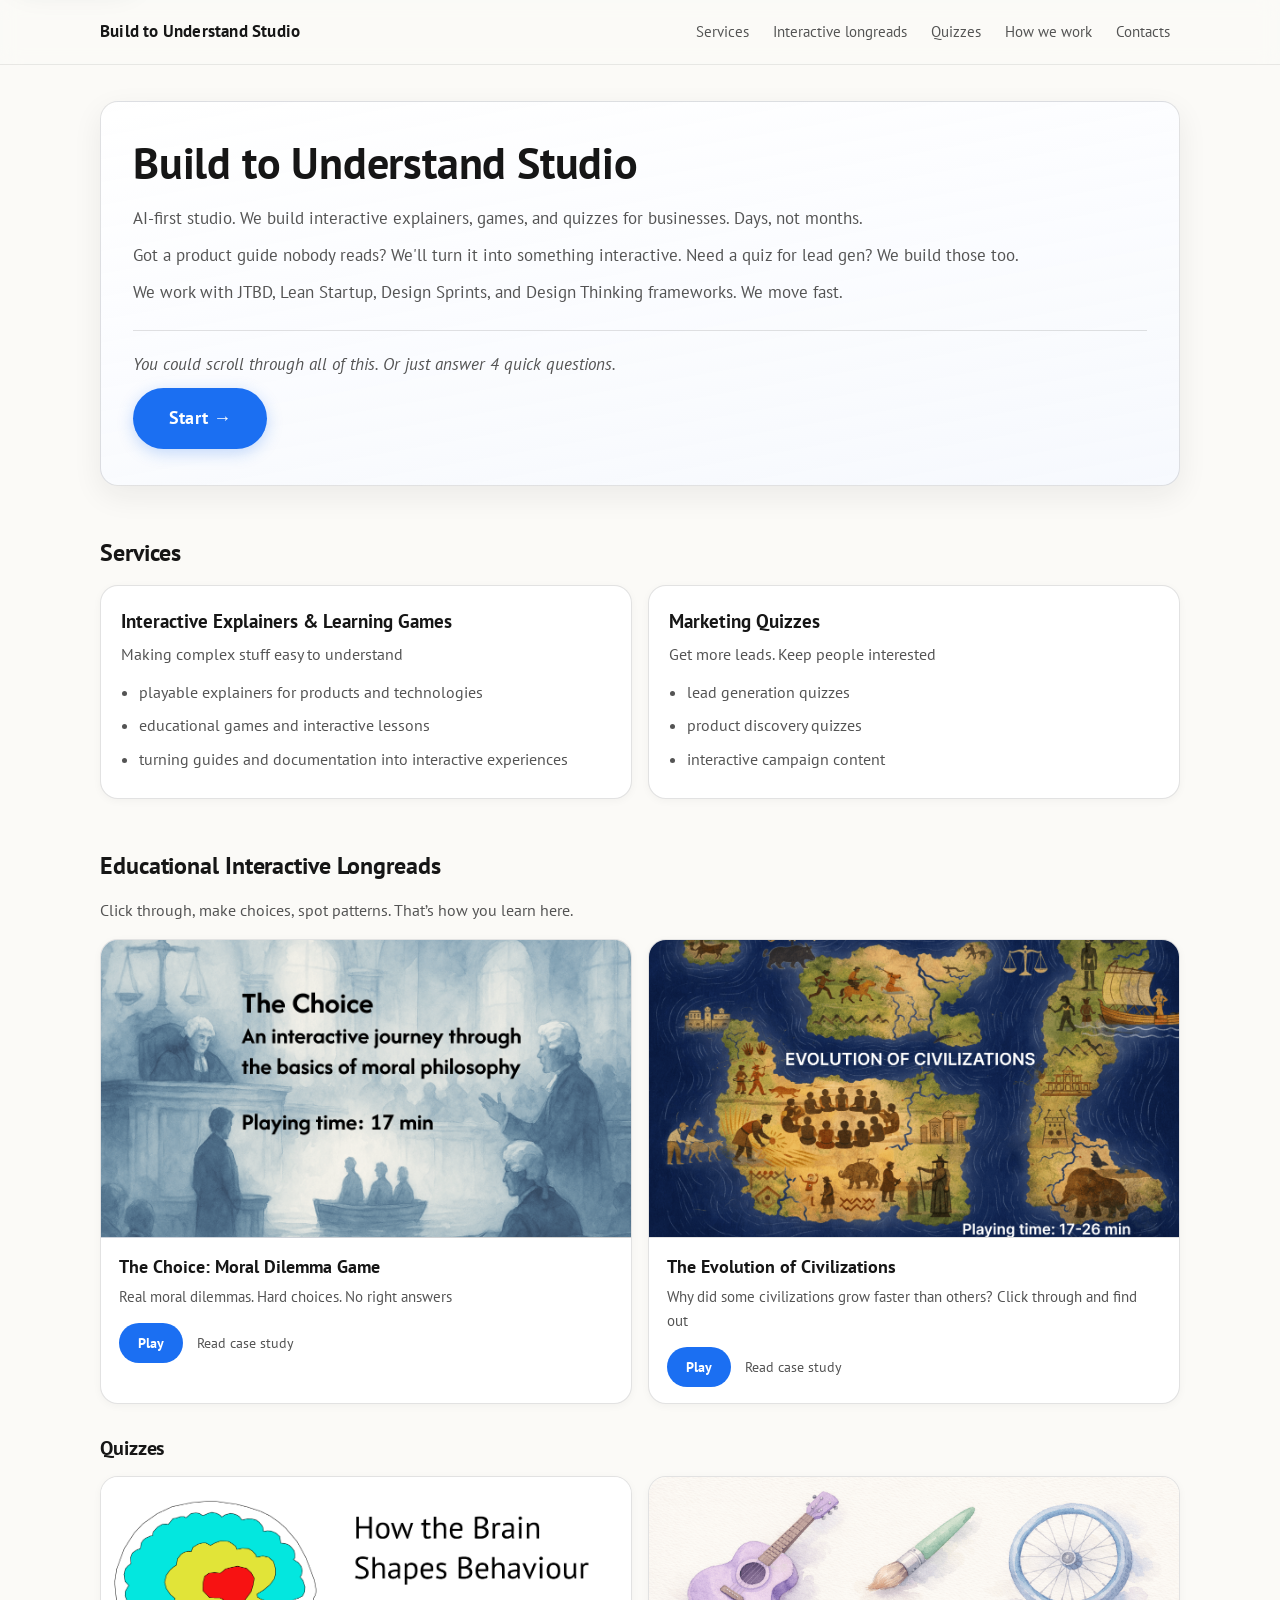
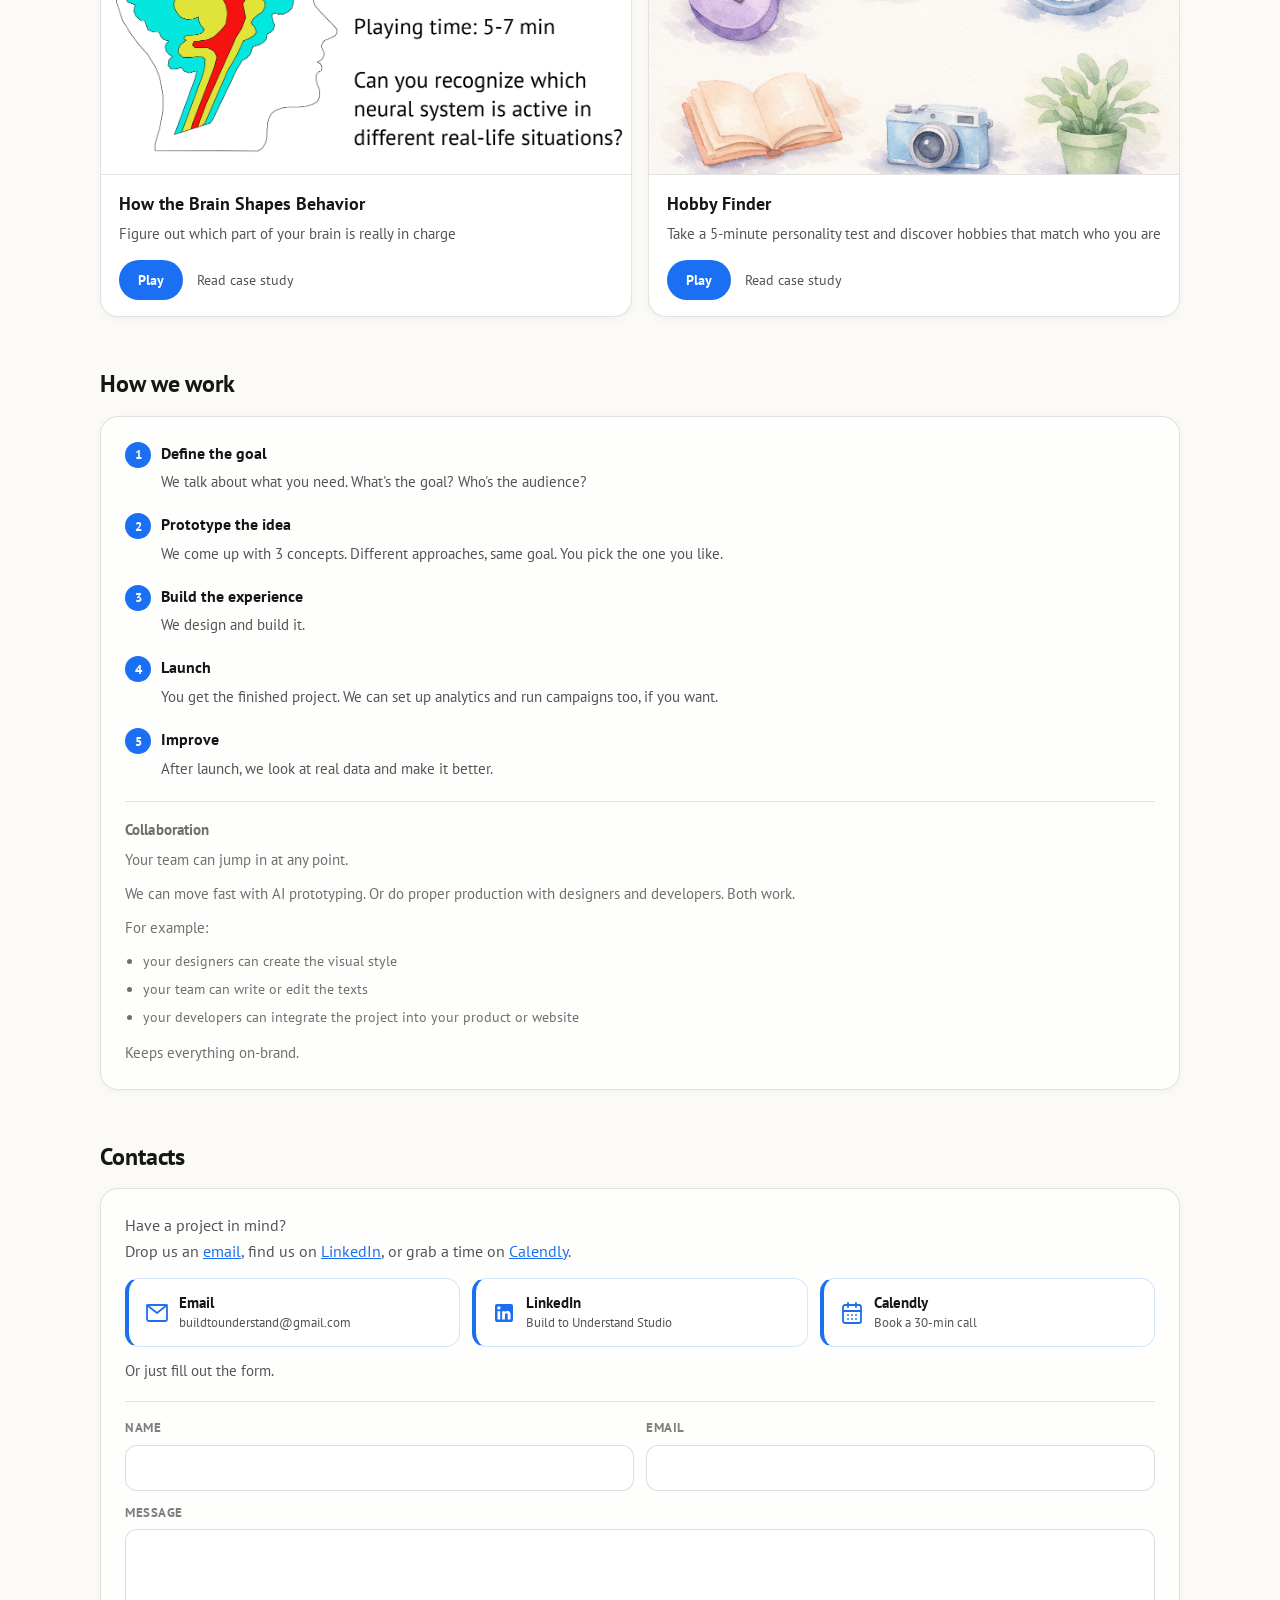
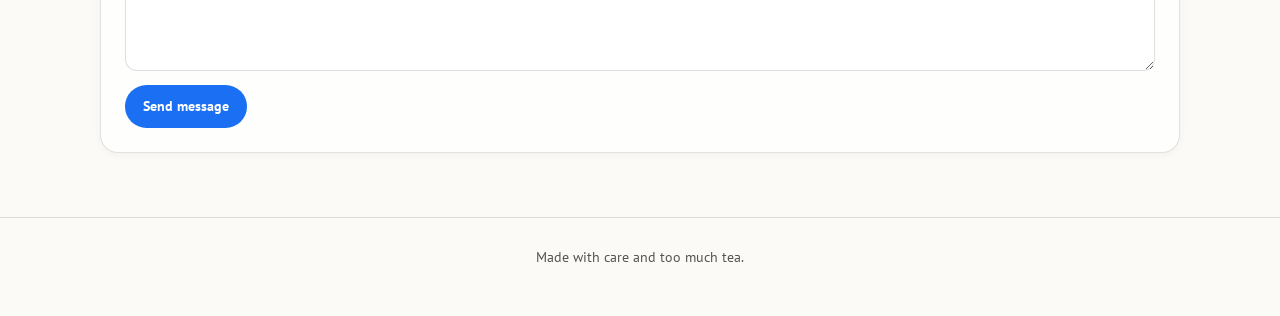
==== commit fa0bafdd: "ver2" ====
--- a/index.html
+++ b/index.html
@@ -4,14 +4,14 @@
     <meta charset="utf-8" />
     <meta name="viewport" content="width=device-width, initial-scale=1" />
     <title>Build to Understand Studio | Interactive Explainers, Games & Quizzes</title>
-    <meta name="description" content="We build interactive explainers, games, and quizzes for businesses. Fast AI prototyping or full production." />
+    <meta name="description" content="AI-first studio. We build interactive explainers, games, and quizzes for businesses. Days, not months." />
     <meta name="keywords" content="interactive explainers, learning games, educational games, marketing quizzes, lead generation quiz, product explainer, interactive walkthrough, Design Sprints, JTBD, Lean Startup, interactive content agency" />
 
     <link rel="canonical" href="https://buildtounderstand.studio/" />
 
     <meta property="og:type" content="website" />
     <meta property="og:title" content="Build to Understand Studio | Interactive Learning Experiences" />
-    <meta property="og:description" content="We build interactive explainers, games, and quizzes for businesses." />
+    <meta property="og:description" content="AI-first studio. We build interactive explainers, games, and quizzes for businesses. Days, not months." />
     <meta property="og:url" content="https://buildtounderstand.studio/" />
     <meta property="og:site_name" content="Build to Understand Studio" />
     <meta property="og:image" content="https://buildtounderstand.studio/assets/og-image.png" />
@@ -21,7 +21,7 @@
 
     <meta name="twitter:card" content="summary_large_image" />
     <meta name="twitter:title" content="Build to Understand Studio | Interactive Learning Experiences" />
-    <meta name="twitter:description" content="Interactive explainers, educational games, and marketing quizzes. Fast AI prototyping or full production." />
+    <meta name="twitter:description" content="AI-first studio. We build interactive explainers, games, and quizzes for businesses. Days, not months." />
     <meta name="twitter:image" content="https://buildtounderstand.studio/assets/og-image.png" />
 
     <link rel="preconnect" href="https://fonts.googleapis.com" />
@@ -146,6 +146,20 @@
           <p class="section-note">Click through, make choices, spot patterns. That’s how you learn here.</p>
 
           <div class="grid" role="list">
+            <article class="card" role="listitem" aria-label="The Choice: Moral Dilemma Game">
+              <a href="https://thechoice.quest/en" target="_blank" rel="noopener noreferrer" class="media" aria-label="Play The Choice: Moral Dilemma Game (beta)">
+                <img src="assets/thechoice.png" alt="Preview image for The Choice: Moral Dilemma Game" loading="lazy" decoding="async" />
+              </a>
+              <div class="card-body">
+                <h3>The Choice: Moral Dilemma Game</h3>
+                <p>Real moral dilemmas. Hard choices. No right answers</p>
+                <div class="links">
+                  <a class="primary-link" href="https://thechoice.quest/en" target="_blank" rel="noopener noreferrer">Play</a>
+                  <a class="secondary-link" href="cases/the-choice.html">Read case study</a>
+                </div>
+              </div>
+            </article>
+
             <article class="card" role="listitem" aria-label="The Evolution of Civilizations">
               <a href="https://buildtounderstand.dev/theworld/" target="_blank" rel="noopener noreferrer" class="media" aria-label="Play The Evolution of Civilizations">
                 <img src="assets/theworld.png" alt="Preview image for The Evolution of Civilizations" loading="lazy" decoding="async" />
@@ -156,20 +170,6 @@
                 <div class="links">
                   <a class="primary-link" href="https://buildtounderstand.dev/theworld/" target="_blank" rel="noopener noreferrer">Play</a>
                   <a class="secondary-link" href="cases/the-evolution-of-civilizations.html">Read case study</a>
-                </div>
-              </div>
-            </article>
-
-            <article class="card" role="listitem" aria-label="The Choice: Moral Dilemma Game">
-              <a href="https://thechoice.quest/en" target="_blank" rel="noopener noreferrer" class="media" aria-label="Play The Choice: Moral Dilemma Game (beta)">
-                <img src="assets/thechoice.png" alt="Preview image for The Choice: Moral Dilemma Game" loading="lazy" decoding="async" />
-              </a>
-              <div class="card-body">
-                <h3>The Choice: Moral Dilemma Game</h3>
-                <p>Real moral dilemmas. Hard choices. No right answers</p>
-                <div class="links">
-                  <a class="primary-link" href="https://thechoice.quest/en" target="_blank" rel="noopener noreferrer">Play</a>
-                  <a class="secondary-link" href="cases/the-choice.html">Read case study</a>
                 </div>
               </div>
             </article>
@@ -292,6 +292,7 @@
               method="POST"
               aria-label="Contact form"
             >
+              <input type="hidden" name="_subject" value="New contact from buildtounderstand.studio" />
               <div class="contact-form-grid">
                 <label class="field">
                   <span class="label">Name</span>
@@ -383,7 +384,8 @@
           <div class="quiz-email-block">
             <p class="quiz-email-label">Want us to reach out? Leave your email.</p>
             <form class="quiz-email-form" id="quiz-email-form" action="https://formspree.io/f/mnjglpyz" method="POST">
-              <input type="hidden" name="name" value="" />
+              <input type="hidden" name="_subject" value="New quiz lead from buildtounderstand.studio" />
+              <input type="hidden" name="name" value="Quiz visitor" />
               <input type="hidden" name="message" value="[quiz lead]" />
               <div class="quiz-email-row">
                 <input type="email" name="email" placeholder="your@email.com" required />
